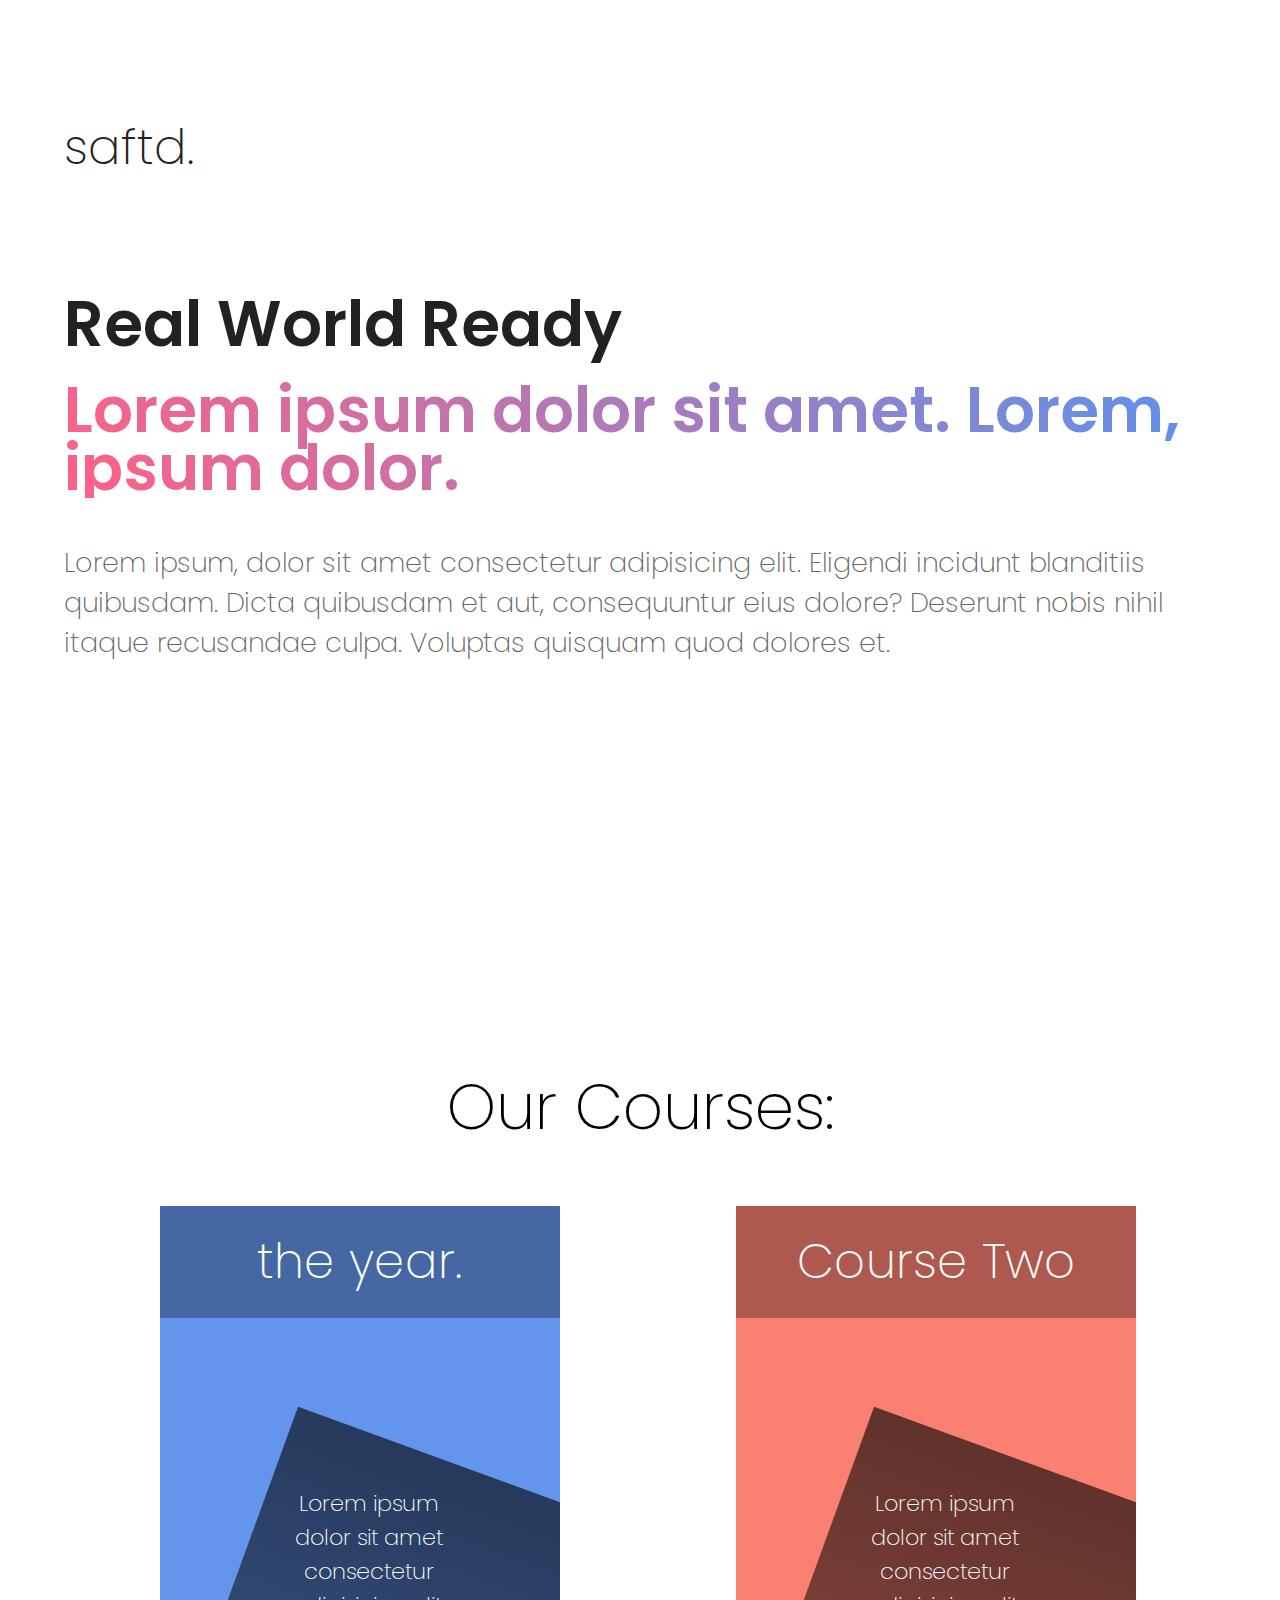
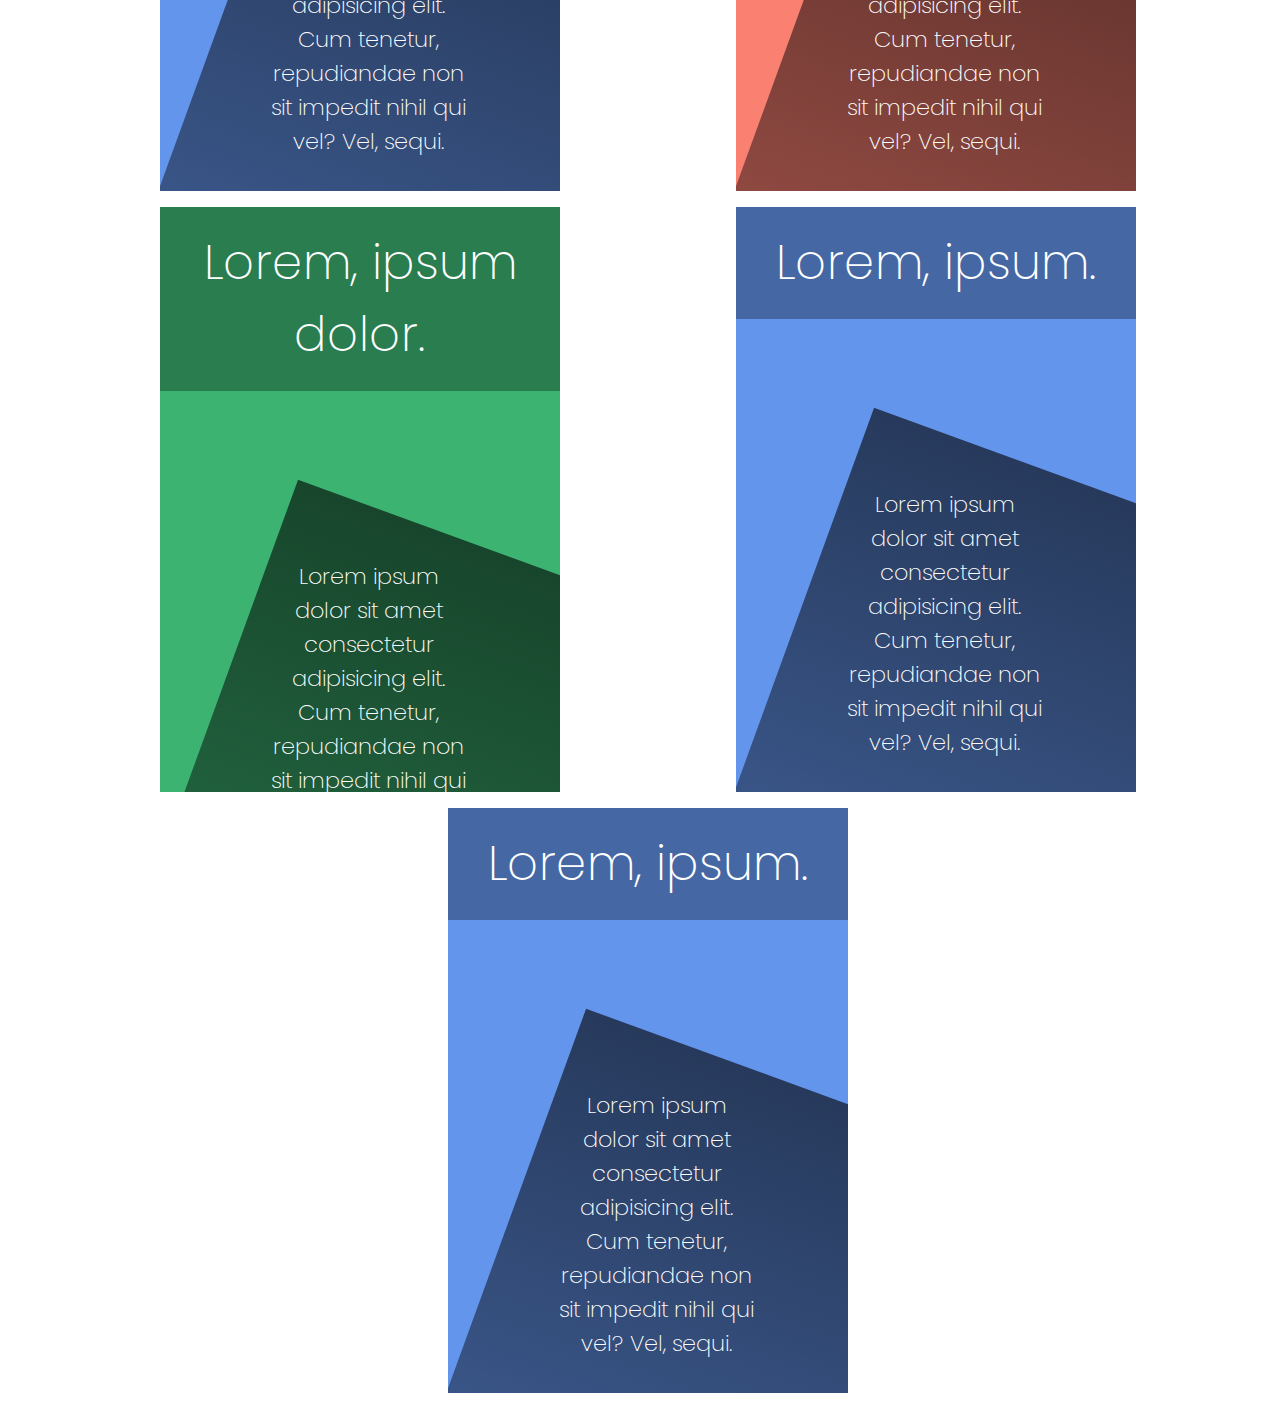
==== index.html @ 84e6bf94 "init commit" ====
<!DOCTYPE html>
<html lang="en">

<head>
    <meta charset="UTF-8">
    <meta name="viewport" content="width=device-width, initial-scale=1.0">
    <meta http-equiv="X-UA-Compatible" content="ie=edge">
    <title>Document</title>
    <link rel="stylesheet" href="styles.css">
    <link href="https://fonts.googleapis.com/css?family=Poppins:100,200,400&display=swap" rel="stylesheet">

</head>

<body>
    <div class="showcase">
        <h3 class="header">saftd.</h3>
        <h1 class="slogan">Real World Ready</h1>
        <h1 class="sub-slogan">Lorem ipsum dolor sit amet. Lorem, ipsum dolor.</h1>
        <p class="introduction-text">Lorem ipsum, dolor sit amet consectetur adipisicing elit. Eligendi incidunt
            blanditiis quibusdam. Dicta quibusdam et aut, consequuntur eius dolore? Deserunt nobis nihil itaque
            recusandae culpa. Voluptas quisquam quod dolores et.
        </p>
    </div>

    <h2 class="courses-header">Our Courses:</h2>
    <div class="course-overview">
        <div class="course course-one">
            <div class="course-header">
                <h2>the year.</h2>
            </div>
            <div class="course-footer">
                <p>Lorem ipsum dolor sit amet consectetur adipisicing elit. Cum tenetur, repudiandae non sit impedit
                    nihil qui vel? Vel, sequi.</p>
            </div>
        </div>
        <div class="course course-two">
            <div class="course-header">
                <h2>Course Two</h2>
            </div>
            <div class="course-footer">
                <p>Lorem ipsum dolor sit amet consectetur adipisicing elit. Cum tenetur, repudiandae non sit impedit
                    nihil qui vel? Vel, sequi.</p>
            </div>
        </div>
        <div class="course course-three">
            <div class="course-header">
                <h2>Lorem, ipsum dolor.</h2>
            </div>
            <div class="course-footer">
                <p>Lorem ipsum dolor sit amet consectetur adipisicing elit. Cum tenetur, repudiandae non sit impedit
                    nihil qui vel? Vel, sequi.</p>
            </div>
        </div>
        <div class="course course-four">
            <div class="course-header">
                <h2>Lorem, ipsum.</h2>
            </div>
            <div class="course-footer">
                <p>Lorem ipsum dolor sit amet consectetur adipisicing elit. Cum tenetur, repudiandae non sit impedit
                    nihil qui vel? Vel, sequi.</p>
            </div>
        </div>
        <div class="course course-five">
            <div class="course-header">
                <h2>Lorem, ipsum.</h2>
            </div>
            <div class="course-footer">
                <p>Lorem ipsum dolor sit amet consectetur adipisicing elit. Cum tenetur, repudiandae non sit impedit
                    nihil qui vel? Vel, sequi.</p>
            </div>
        </div>
    </div>

</body>

</html>
---- styles.css ----
/* html {
    height: 100%;
} */

body {
    margin: 0;
    padding: 0;
    box-sizing: border-box;
    font-family: 'Poppins', sans-serif;
    width: 100vw;
    scroll-snap-type: y mandatory;
    scroll-behavior: smooth;
}

.showcase {
    display: flex;
    flex-direction: column;
    align-items: start;
    height: 100vh;
    width: auto;
    padding: 5%;
    background-attachment: fixed;
    scroll-snap-align: start;
    z-index: 6;
    max-width: 1300px;
    margin-bottom: 2rem;
}

.header {
    font-weight: 200;
    color: #222;
}

.showcase h1 {
    margin: 0;
    font-weight: 600;
    font-size: 7vh;
    line-height: 6.5vh;
}

.sub-slogan {
    background: -webkit-linear-gradient(30deg, #ff6186, #5a93ee);
    -webkit-background-clip: text;
    -webkit-text-fill-color: transparent;
}

.sub-slogan:hover {
    background-image: url("https://media.giphy.com/media/Hd3GXtH7xs1CU/giphy.gif");
    background-size: cover;
    -webkit-background-clip: text;
    -webkit-user-select: none;
    -moz-user-select: none;
    -ms-user-select: none;
    user-select: none;
    color: #00000047;
}

.showcase p {
    padding-top: 2vh;
    color: #666;
    font-size: 3vh;
    font-weight: 200;
}

.slogan {
    color: #222;
    padding-top: 7vh;
    padding-bottom: 3vh;
}

.course {
    display: flex;
    flex-direction: column;
    margin: 0;
    padding: 0;
    height: 100vh;
    background-attachment: fixed;
    scroll-snap-align: start;
    overflow: hidden;
    background-color: cornflowerblue;
}

.course p {
    width: auto;
    text-align: center;
    font-size: 1.4rem;
    color: rgb(255, 255, 255);
    font-weight: 200;
    transform: rotate(-20deg);
}

.course-footer {
    margin-top: 15vh;
    padding-left: 10%;
    padding-top: 5%;
    padding-right: 40%;
    padding-bottom: 100%;
    background: -webkit-linear-gradient( #0000009c, #00000049);
    transform: rotate(20deg);
}

.course-header {
    background-color: rgba(0, 0, 0, 0.303);
    padding-bottom: 5%;
    height: 300px;
    max-height: 350px;
}

.course h2 {
    margin: 0;
    color: #fff;
    padding-top: 5%;
    font-size: 3rem;
    font-weight: 200;
    text-align: center;
}

.course-one {
    background-image: url("https://www.modernamuseet.se/stockholm/wp-content/uploads/sites/3/2019/01/aj_monster_1988_1000x1500-653x980.jpg");
    background-size: cover;
    filter: brightness(-5);
    background-position: bottom;
}

.course-two {
    background-color: salmon;
}

.course-three {
    background-color: mediumseagreen;
}

.courses-header {
    text-align: center;
    /* visibility: hidden; */
    font-weight: 200;
    font-size: 7vh;
    margin-top: 0;


}
.course-four {}

.course-five {}

@media (min-width: 745px) {
    body {
        scroll-snap-type: none;
        scroll-behavior: unset;
    }
    .showcase {
        /* padding-left: 20%; */
    }
    .header {
        font-size: 3rem;
    }

    .courses-header {
        visibility: visible;
        /* font-weight: 600; */
        font-size: 7vh;
    }
    .course-overview {
        display: flex;
        /* height: 100vh; */
        max-width: 1335;
        flex-flow: row wrap;
        padding: 0 5%;
        justify-items: center;
    }
    .course {
        flex: 0 0 25vw;
        min-width: 400px;

        display: flex;
        flex-direction: column;
        margin: 0 0 1rem 1rem;
        padding: 0;
        height: 65vh;
        background-attachment: unset;
        scroll-snap-align: none;
        overflow: hidden;
    }
}

@media (min-width: 1200px) {
    .course-overview {
        justify-content: space-around; 
    }
}
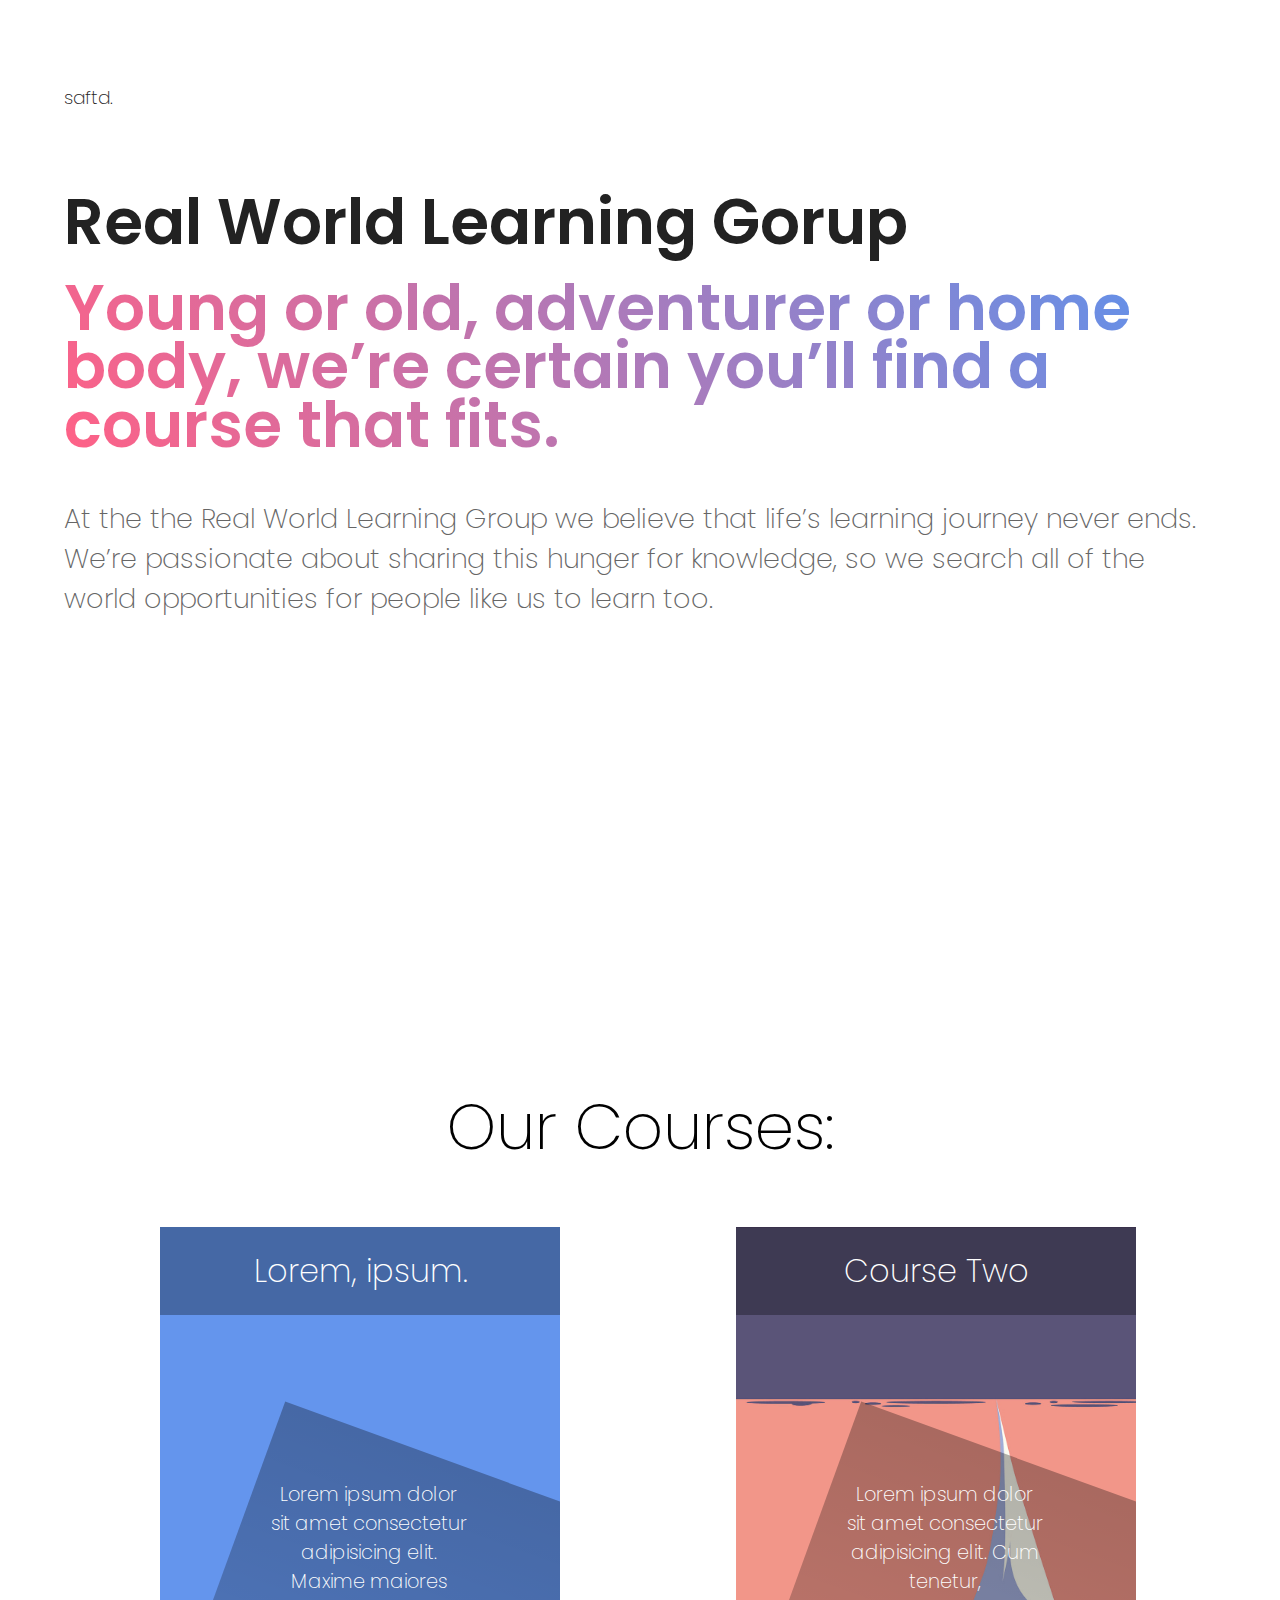
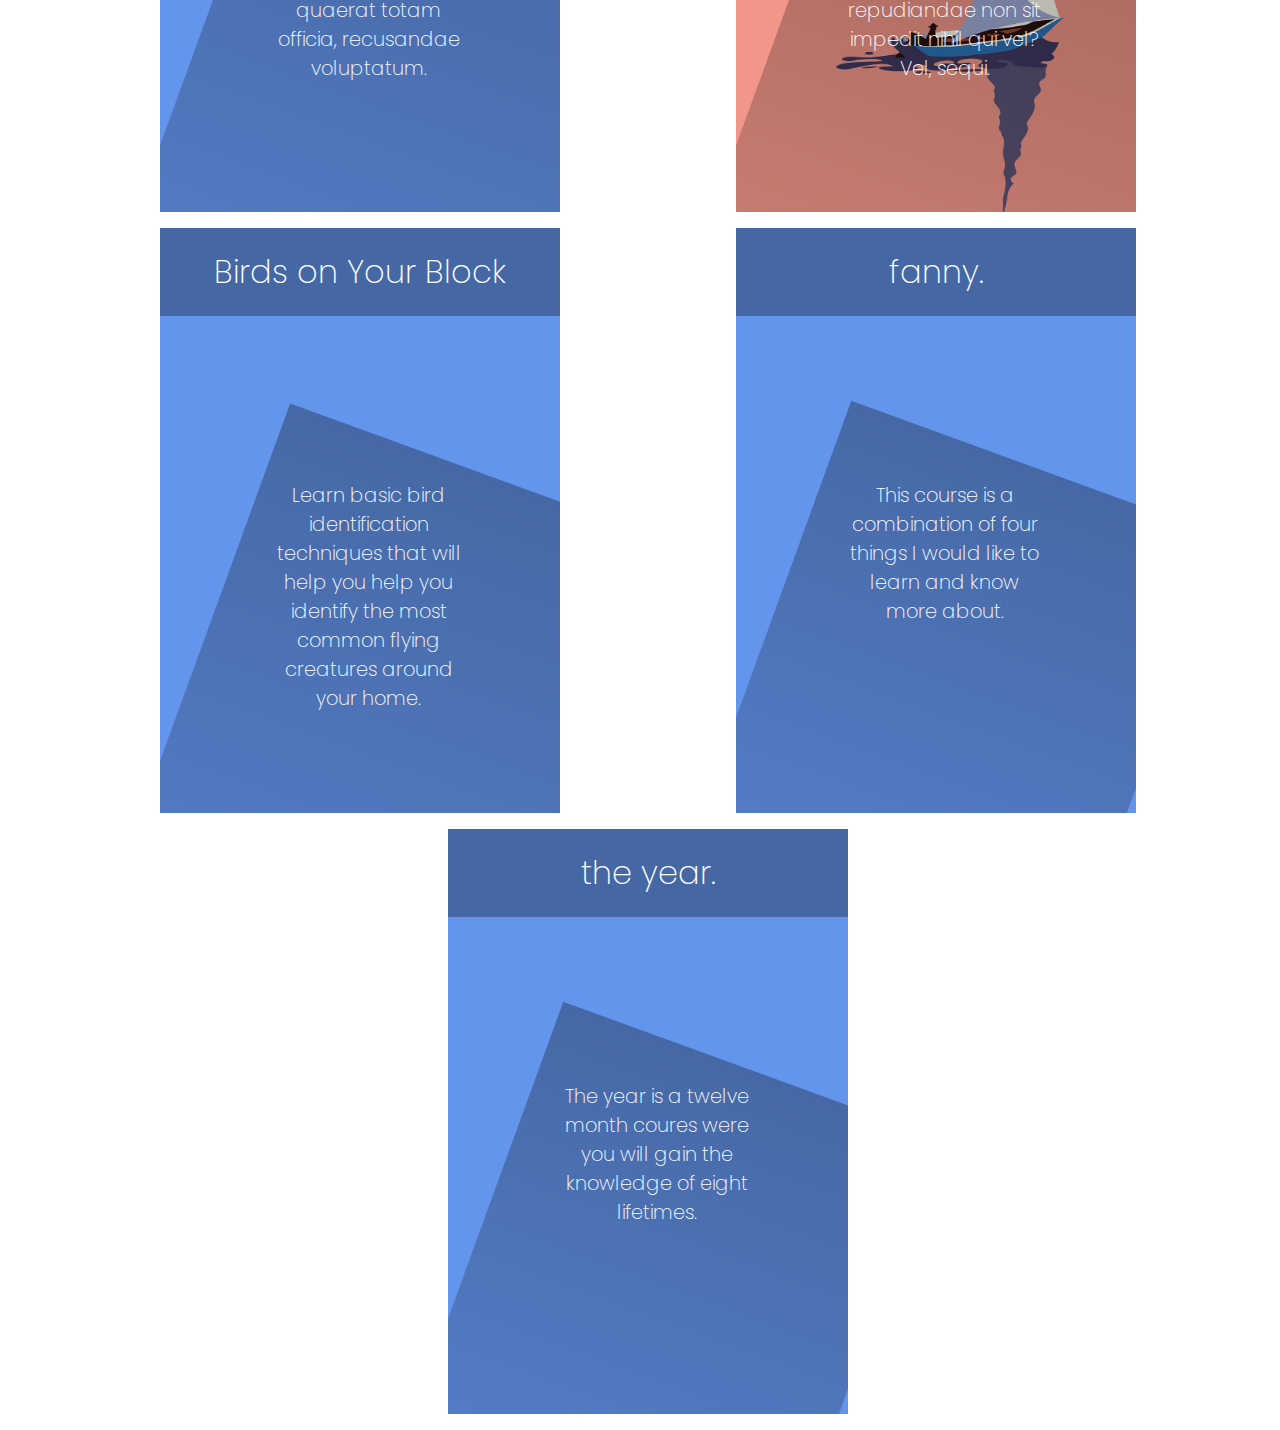
==== commit ff3dad7c: "website done" ====
--- a/index.html
+++ b/index.html
@@ -13,27 +13,26 @@
 
 <body>
     <div class="showcase">
+       
         <h3 class="header">saftd.</h3>
-        <h1 class="slogan">Real World Ready</h1>
-        <h1 class="sub-slogan">Lorem ipsum dolor sit amet. Lorem, ipsum dolor.</h1>
-        <p class="introduction-text">Lorem ipsum, dolor sit amet consectetur adipisicing elit. Eligendi incidunt
-            blanditiis quibusdam. Dicta quibusdam et aut, consequuntur eius dolore? Deserunt nobis nihil itaque
-            recusandae culpa. Voluptas quisquam quod dolores et.
+        <h1 class="slogan">Real World Learning Gorup</h1>
+        <h1 class="sub-slogan">Young or old, adventurer or home body, we’re certain you’ll find a course that fits.</h1>
+        <p class="introduction-text">At the the Real World Learning Group we believe that life’s learning journey never ends. We’re passionate about sharing this hunger for knowledge, so we search all of the world opportunities for people like us to learn too.
         </p>
     </div>
 
     <h2 class="courses-header">Our Courses:</h2>
     <div class="course-overview">
-        <div class="course course-one">
+
+        <a class="course course-one" href="tony/index.html">
             <div class="course-header">
-                <h2>the year.</h2>
+                <h2>Lorem, ipsum.</h2>
             </div>
             <div class="course-footer">
-                <p>Lorem ipsum dolor sit amet consectetur adipisicing elit. Cum tenetur, repudiandae non sit impedit
-                    nihil qui vel? Vel, sequi.</p>
+                <p>Lorem ipsum dolor sit amet consectetur adipisicing elit. Maxime maiores quaerat totam officia, recusandae voluptatum.</p>
             </div>
-        </div>
-        <div class="course course-two">
+        </a>
+        <a href="#" class="course course-two">
             <div class="course-header">
                 <h2>Course Two</h2>
             </div>
@@ -41,34 +40,31 @@
                 <p>Lorem ipsum dolor sit amet consectetur adipisicing elit. Cum tenetur, repudiandae non sit impedit
                     nihil qui vel? Vel, sequi.</p>
             </div>
-        </div>
-        <div class="course course-three">
+        </a>
+        <a href="david/index.html" class="course course-three">
             <div class="course-header">
-                <h2>Lorem, ipsum dolor.</h2>
+                <h2>Birds on Your Block</h2>
             </div>
             <div class="course-footer">
-                <p>Lorem ipsum dolor sit amet consectetur adipisicing elit. Cum tenetur, repudiandae non sit impedit
-                    nihil qui vel? Vel, sequi.</p>
+                <p>Learn basic bird identification techniques that will help you help you identify the most common flying creatures around your home.</p>
             </div>
-        </div>
-        <div class="course course-four">
+        </a>
+        <a href="#" class="course course-four">
             <div class="course-header">
-                <h2>Lorem, ipsum.</h2>
+                <h2>fanny.</h2>
             </div>
             <div class="course-footer">
-                <p>Lorem ipsum dolor sit amet consectetur adipisicing elit. Cum tenetur, repudiandae non sit impedit
-                    nihil qui vel? Vel, sequi.</p>
+                <p>This course is a combination of four things I would like to learn and know more about.</p>
             </div>
-        </div>
-        <div class="course course-five">
+        </a>
+        <a href="sigge/index.html" class="course course-five">
             <div class="course-header">
-                <h2>Lorem, ipsum.</h2>
+                <h2>the year.</h2>
             </div>
             <div class="course-footer">
-                <p>Lorem ipsum dolor sit amet consectetur adipisicing elit. Cum tenetur, repudiandae non sit impedit
-                    nihil qui vel? Vel, sequi.</p>
+                <p>The year is a twelve month coures were you will gain the knowledge of eight lifetimes.</p>
             </div>
-        </div>
+        </a>
     </div>
 
 </body>
--- a/styles.css
+++ b/styles.css
@@ -16,7 +16,7 @@
     display: flex;
     flex-direction: column;
     align-items: start;
-    height: 100vh;
+    min-height: 100vh;
     width: auto;
     padding: 5%;
     background-attachment: fixed;
@@ -52,7 +52,8 @@
     -moz-user-select: none;
     -ms-user-select: none;
     user-select: none;
-    color: #00000047;
+    color: #ffffff14;
+    background-position-y: 30%;
 }
 
 .showcase p {
@@ -83,7 +84,7 @@
 .course p {
     width: auto;
     text-align: center;
-    font-size: 1.4rem;
+  font-size: 5vw;
     color: rgb(255, 255, 255);
     font-weight: 200;
     transform: rotate(-20deg);
@@ -95,7 +96,7 @@
     padding-top: 5%;
     padding-right: 40%;
     padding-bottom: 100%;
-    background: -webkit-linear-gradient( #0000009c, #00000049);
+    background: -webkit-linear-gradient( rgba(0, 0, 0, 0.303), #0000001d);
     transform: rotate(20deg);
 }
 
@@ -116,18 +117,30 @@
 }
 
 .course-one {
-    background-image: url("https://www.modernamuseet.se/stockholm/wp-content/uploads/sites/3/2019/01/aj_monster_1988_1000x1500-653x980.jpg");
-    background-size: cover;
-    filter: brightness(-5);
+
+}
+
+.course-two {
+    background-image: url("august/img/boat.jpg");
+    background-size: cover;
+}
+
+.course-three {
+    background-image: url("https://files.slack.com/files-pri/TMACKGYQH-FNBRYV97H/starling.jpg");
+    background-size: cover;
+    background-position: 70%;
+  
+}
+.course-four {
+    background-image: url("https://files.slack.com/files-pri/TMACKGYQH-FMX7TU45Q/ska__rmavbild_2019-09-12_kl._16.18.41.png");
+    background-size: cover;
+}
+
+.course-five {
+    background-image: url("https://i.pinimg.com/564x/18/b3/05/18b305849c22b211ce52beb7cc569d88.jpg");
+    background-size: cover;
+    /* filter: brightness(-5); */
     background-position: bottom;
-}
-
-.course-two {
-    background-color: salmon;
-}
-
-.course-three {
-    background-color: mediumseagreen;
 }
 
 .courses-header {
@@ -135,9 +148,14 @@
     /* visibility: hidden; */
     font-weight: 200;
     font-size: 7vh;
-    margin-top: 0;
-
-
+
+
+}
+a {
+    margin: 0;
+    padding: 0;
+    text-decoration: none;
+    
 }
 .course-four {}
 
@@ -148,30 +166,31 @@
         scroll-snap-type: none;
         scroll-behavior: unset;
     }
-    .showcase {
-        /* padding-left: 20%; */
-    }
-    .header {
-        font-size: 3rem;
+
+    .course-header h2 {
+        font-size: 2rem;
     }
 
     .courses-header {
         visibility: visible;
-        /* font-weight: 600; */
         font-size: 7vh;
     }
+
     .course-overview {
         display: flex;
-        /* height: 100vh; */
         max-width: 1335;
         flex-flow: row wrap;
         padding: 0 5%;
         justify-items: center;
     }
+
+    .course p  {
+        font-size: calc(0.8rem + 0.3vh + 0.3vw);
+    }
+
     .course {
         flex: 0 0 25vw;
         min-width: 400px;
-
         display: flex;
         flex-direction: column;
         margin: 0 0 1rem 1rem;
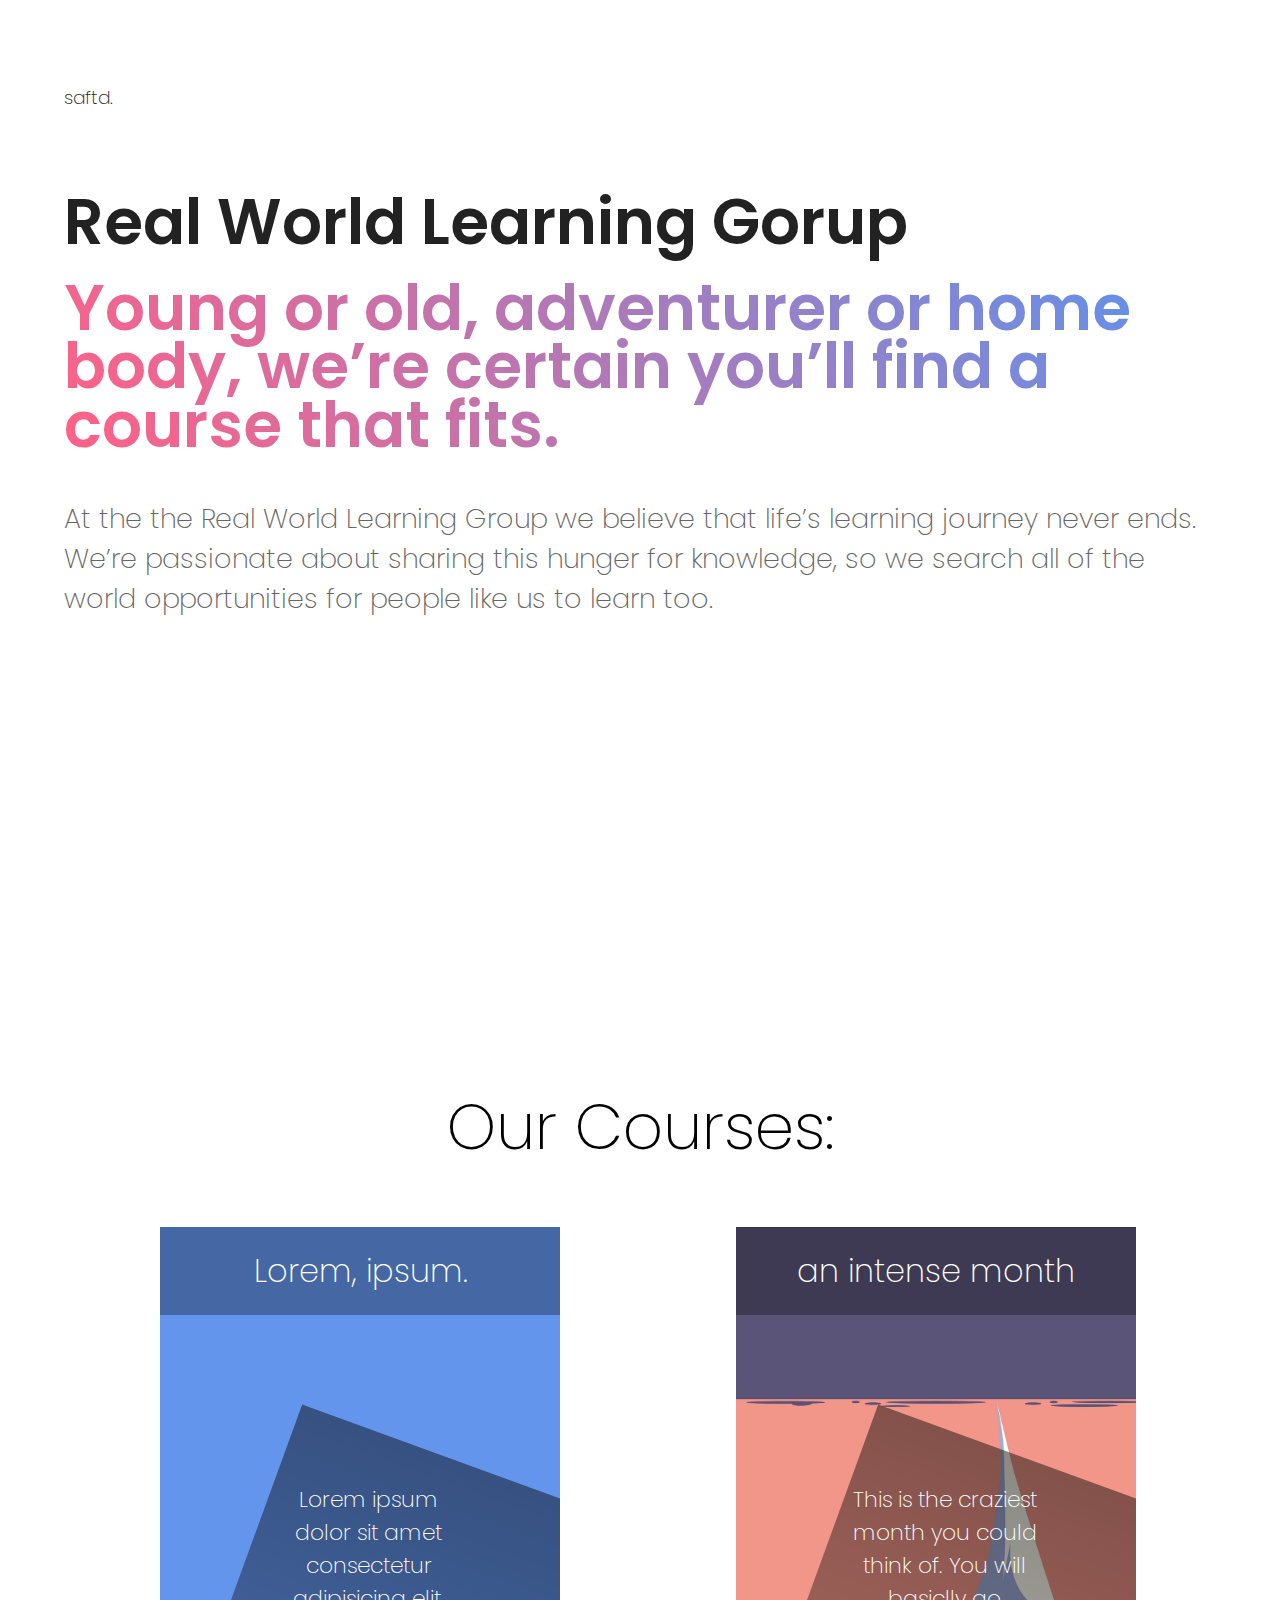
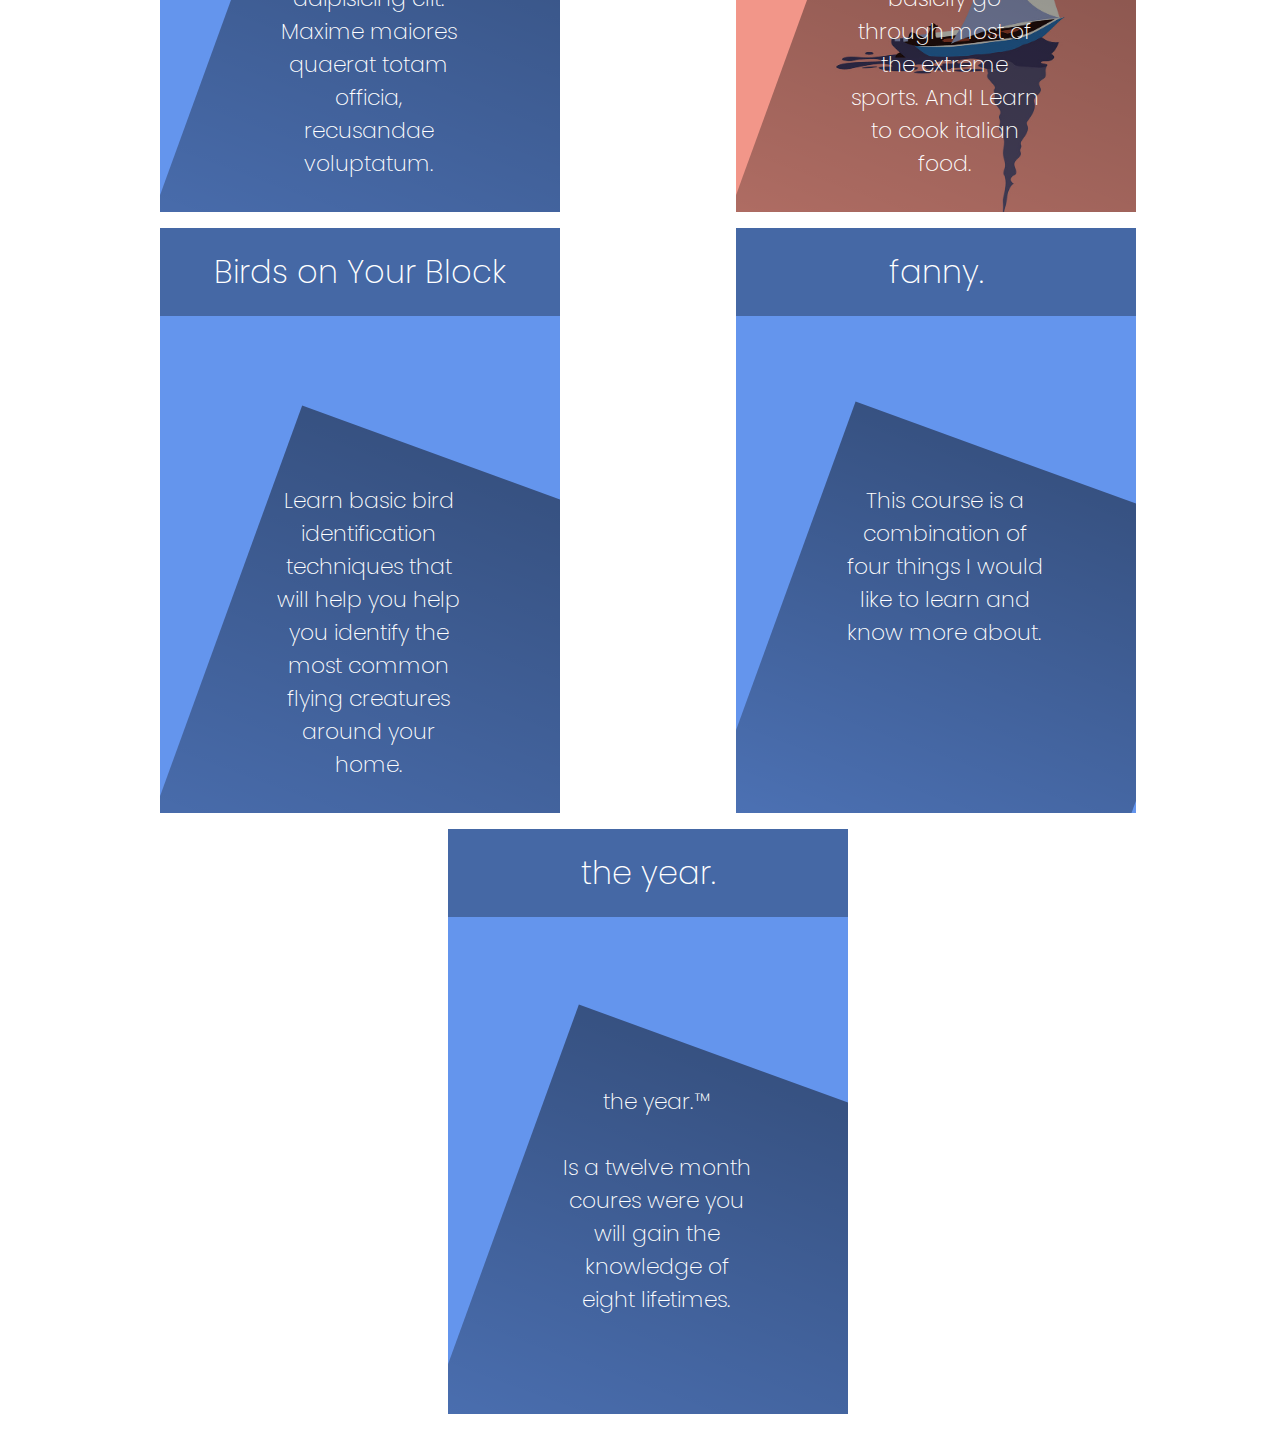
==== commit 73a1edca: "quickfiXes" ====
--- a/index.html
+++ b/index.html
@@ -32,13 +32,12 @@
                 <p>Lorem ipsum dolor sit amet consectetur adipisicing elit. Maxime maiores quaerat totam officia, recusandae voluptatum.</p>
             </div>
         </a>
-        <a href="#" class="course course-two">
+        <a href="august/index.html" class="course course-two">
             <div class="course-header">
-                <h2>Course Two</h2>
+                <h2>an intense month</h2>
             </div>
             <div class="course-footer">
-                <p>Lorem ipsum dolor sit amet consectetur adipisicing elit. Cum tenetur, repudiandae non sit impedit
-                    nihil qui vel? Vel, sequi.</p>
+                <p> This is the craziest month you could think of. You will basiclly go through most of the extreme sports. And! Learn to cook italian food.</p>
             </div>
         </a>
         <a href="david/index.html" class="course course-three">
@@ -49,7 +48,7 @@
                 <p>Learn basic bird identification techniques that will help you help you identify the most common flying creatures around your home.</p>
             </div>
         </a>
-        <a href="#" class="course course-four">
+        <a href="fanny/index.html" class="course course-four">
             <div class="course-header">
                 <h2>fanny.</h2>
             </div>
@@ -62,7 +61,7 @@
                 <h2>the year.</h2>
             </div>
             <div class="course-footer">
-                <p>The year is a twelve month coures were you will gain the knowledge of eight lifetimes.</p>
+                <p>the year.™ <br><br> Is a twelve month coures were you will gain the knowledge of eight lifetimes.</p>
             </div>
         </a>
     </div>
--- a/styles.css
+++ b/styles.css
@@ -96,7 +96,7 @@
     padding-top: 5%;
     padding-right: 40%;
     padding-bottom: 100%;
-    background: -webkit-linear-gradient( rgba(0, 0, 0, 0.303), #0000001d);
+    background: -webkit-linear-gradient( rgba(0, 0, 0, 0.454), #00000025);
     transform: rotate(20deg);
 }
 
@@ -185,7 +185,7 @@
     }
 
     .course p  {
-        font-size: calc(0.8rem + 0.3vh + 0.3vw);
+        font-size: calc(0.8rem + 0.3vh + 0.5vw);
     }
 
     .course {
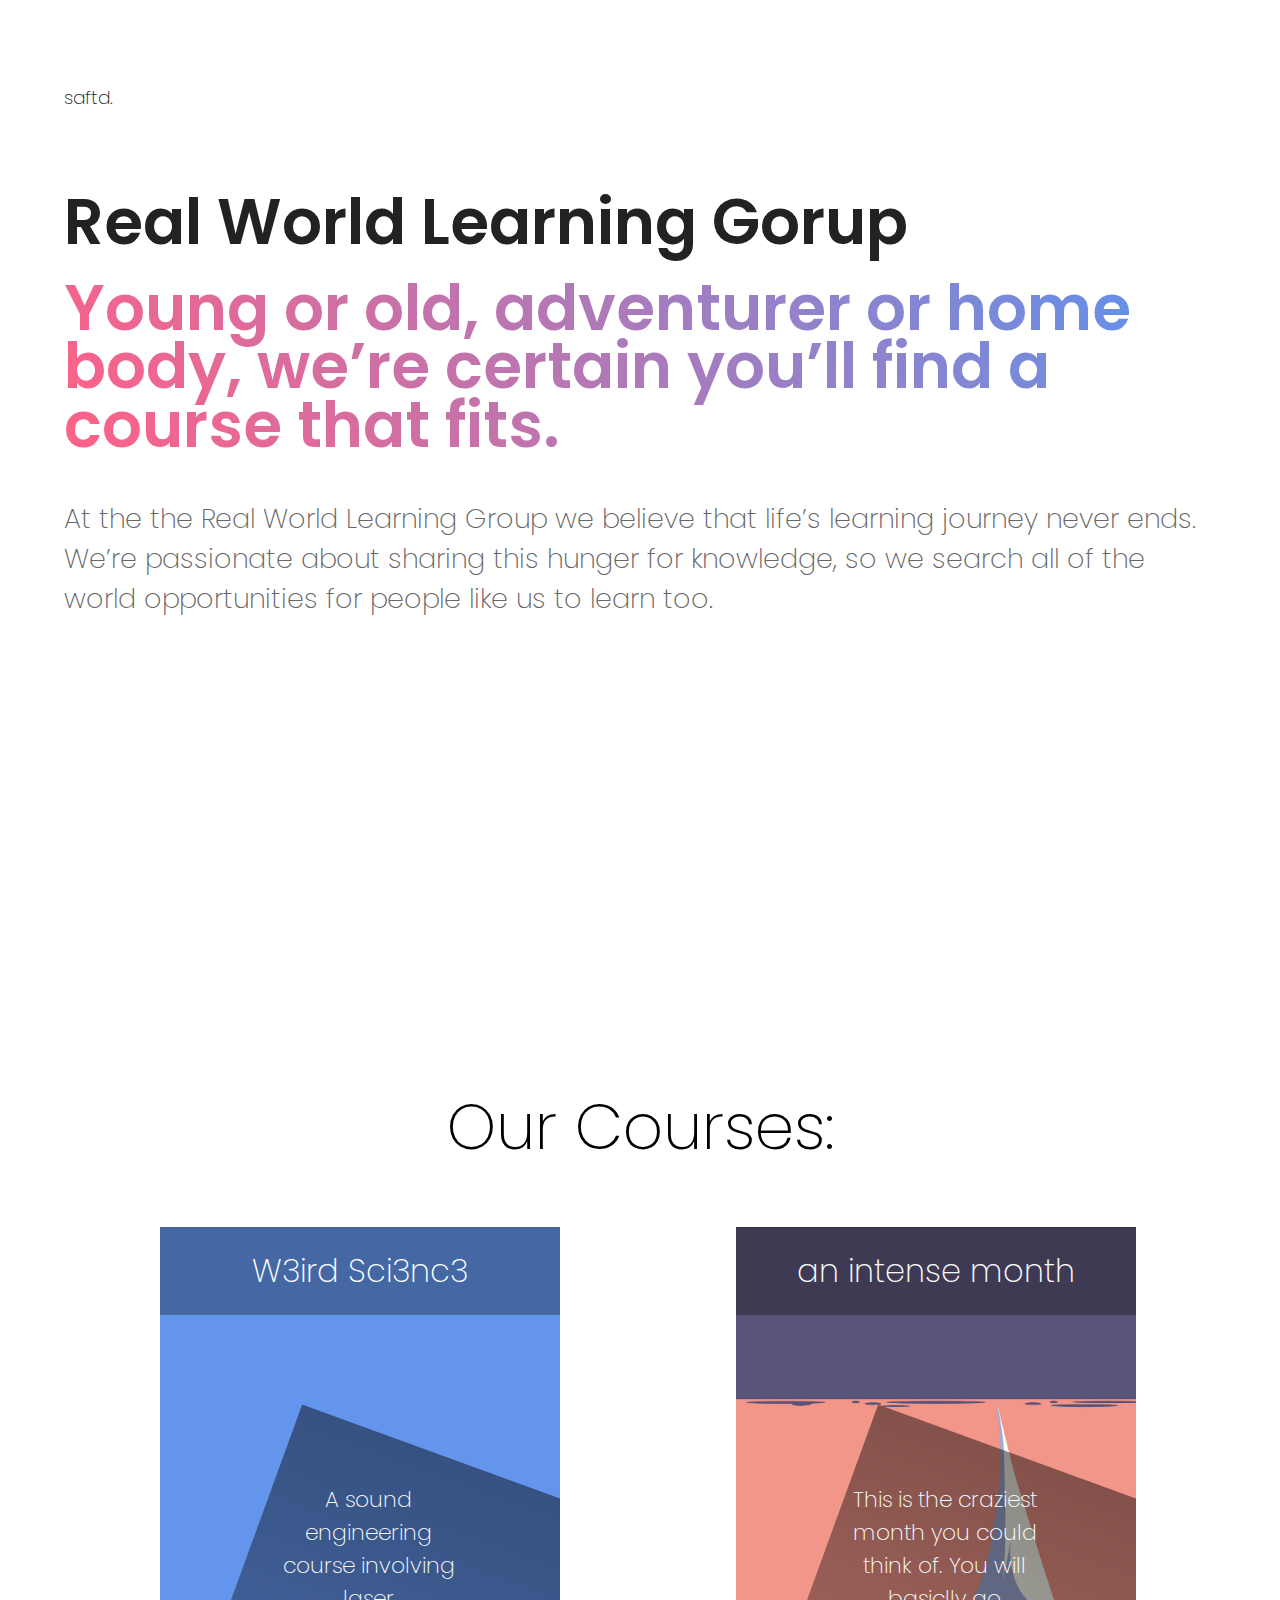
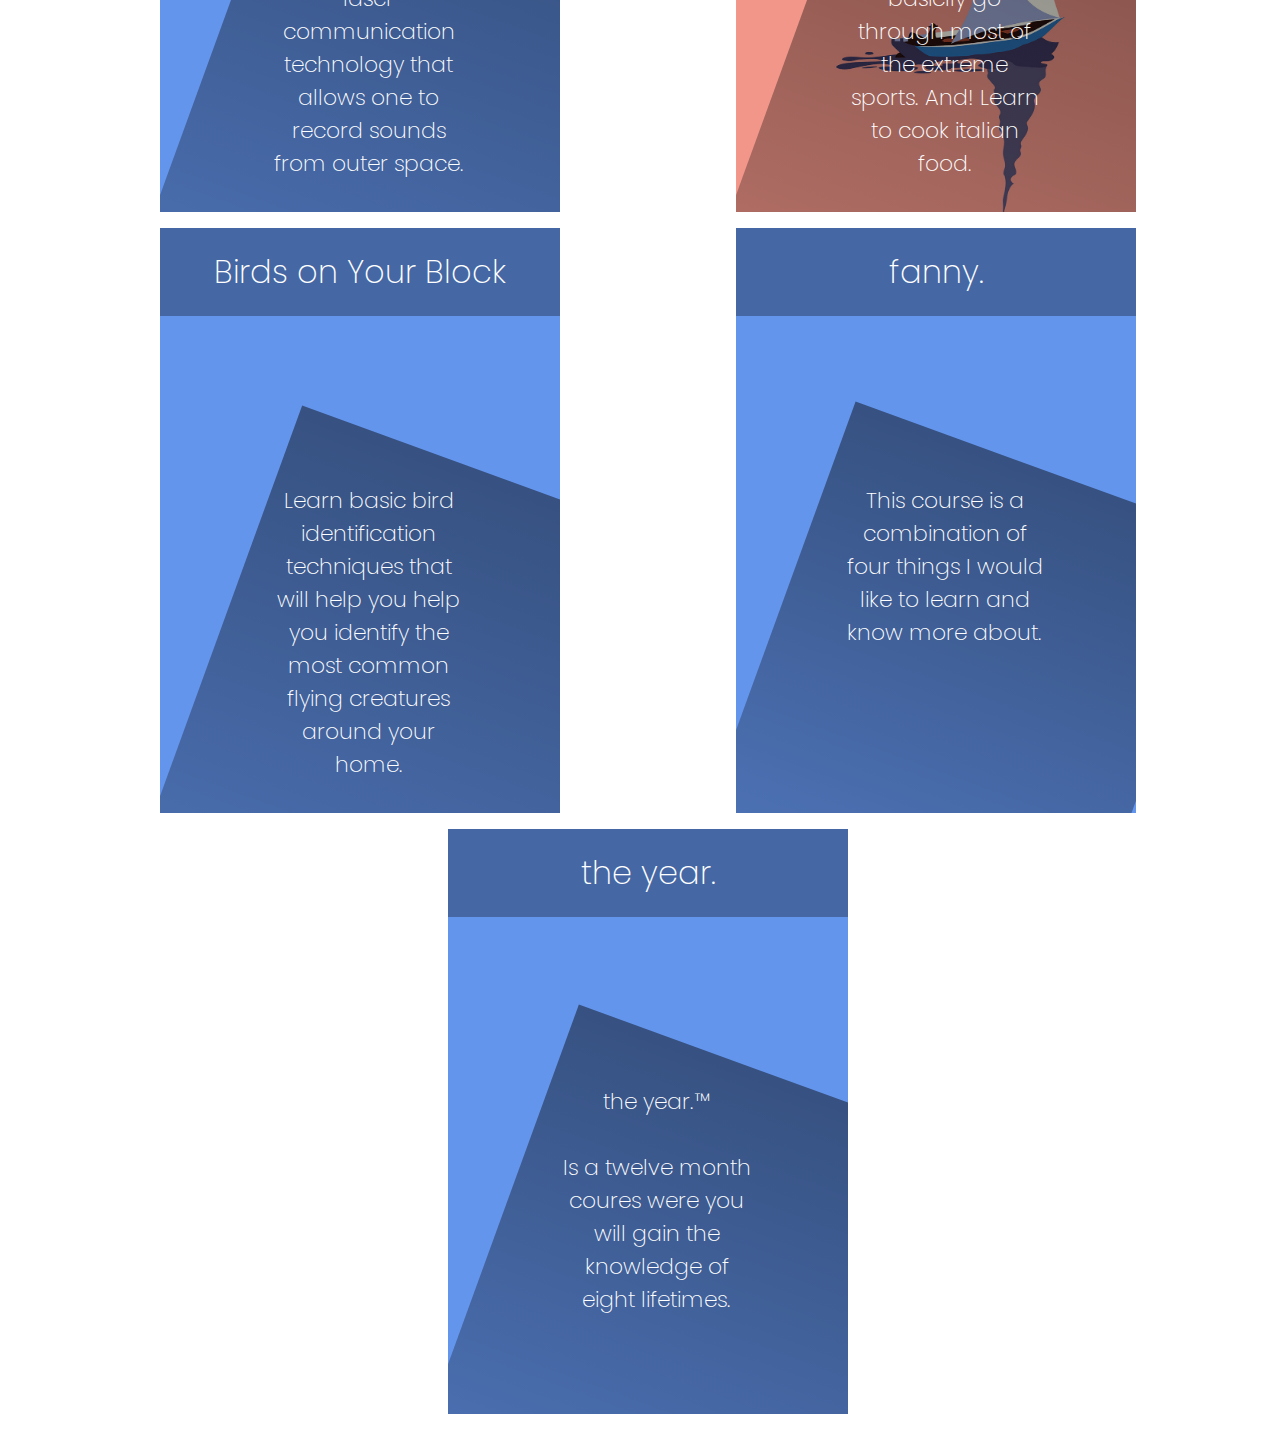
==== commit 45b1620f: "tony card done" ====
--- a/index.html
+++ b/index.html
@@ -5,7 +5,7 @@
     <meta charset="UTF-8">
     <meta name="viewport" content="width=device-width, initial-scale=1.0">
     <meta http-equiv="X-UA-Compatible" content="ie=edge">
-    <title>Document</title>
+    <title>safts.</title>
     <link rel="stylesheet" href="styles.css">
     <link href="https://fonts.googleapis.com/css?family=Poppins:100,200,400&display=swap" rel="stylesheet">
 
@@ -26,10 +26,10 @@
 
         <a class="course course-one" href="tony/index.html">
             <div class="course-header">
-                <h2>Lorem, ipsum.</h2>
+                <h2>W3ird Sci3nc3</h2>
             </div>
             <div class="course-footer">
-                <p>Lorem ipsum dolor sit amet consectetur adipisicing elit. Maxime maiores quaerat totam officia, recusandae voluptatum.</p>
+                <p>A sound engineering course involving laser communication technology that allows one to record sounds from outer space.</p>
             </div>
         </a>
         <a href="august/index.html" class="course course-two">
--- a/styles.css
+++ b/styles.css
@@ -117,6 +117,9 @@
 }
 
 .course-one {
+    background-image: url("https://scontent-arn2-1.xx.fbcdn.net/v/t1.15752-9/s2048x2048/70391948_382262116001079_7319698233251332096_n.jpg?_nc_cat=103&_nc_oc=AQmFa24eLCHuQOA_huNwR5j7MIT6Xz5d5YNYEI5YDzAwN4UkBS9U7oNfDwzm1c2fIjk&_nc_ht=scontent-arn2-1.xx&oh=085a2b135e0d598d301ee50b0beb7263&oe=5DF57190");
+    background-size: cover;
+    background-position: 40%;
 
 }
 
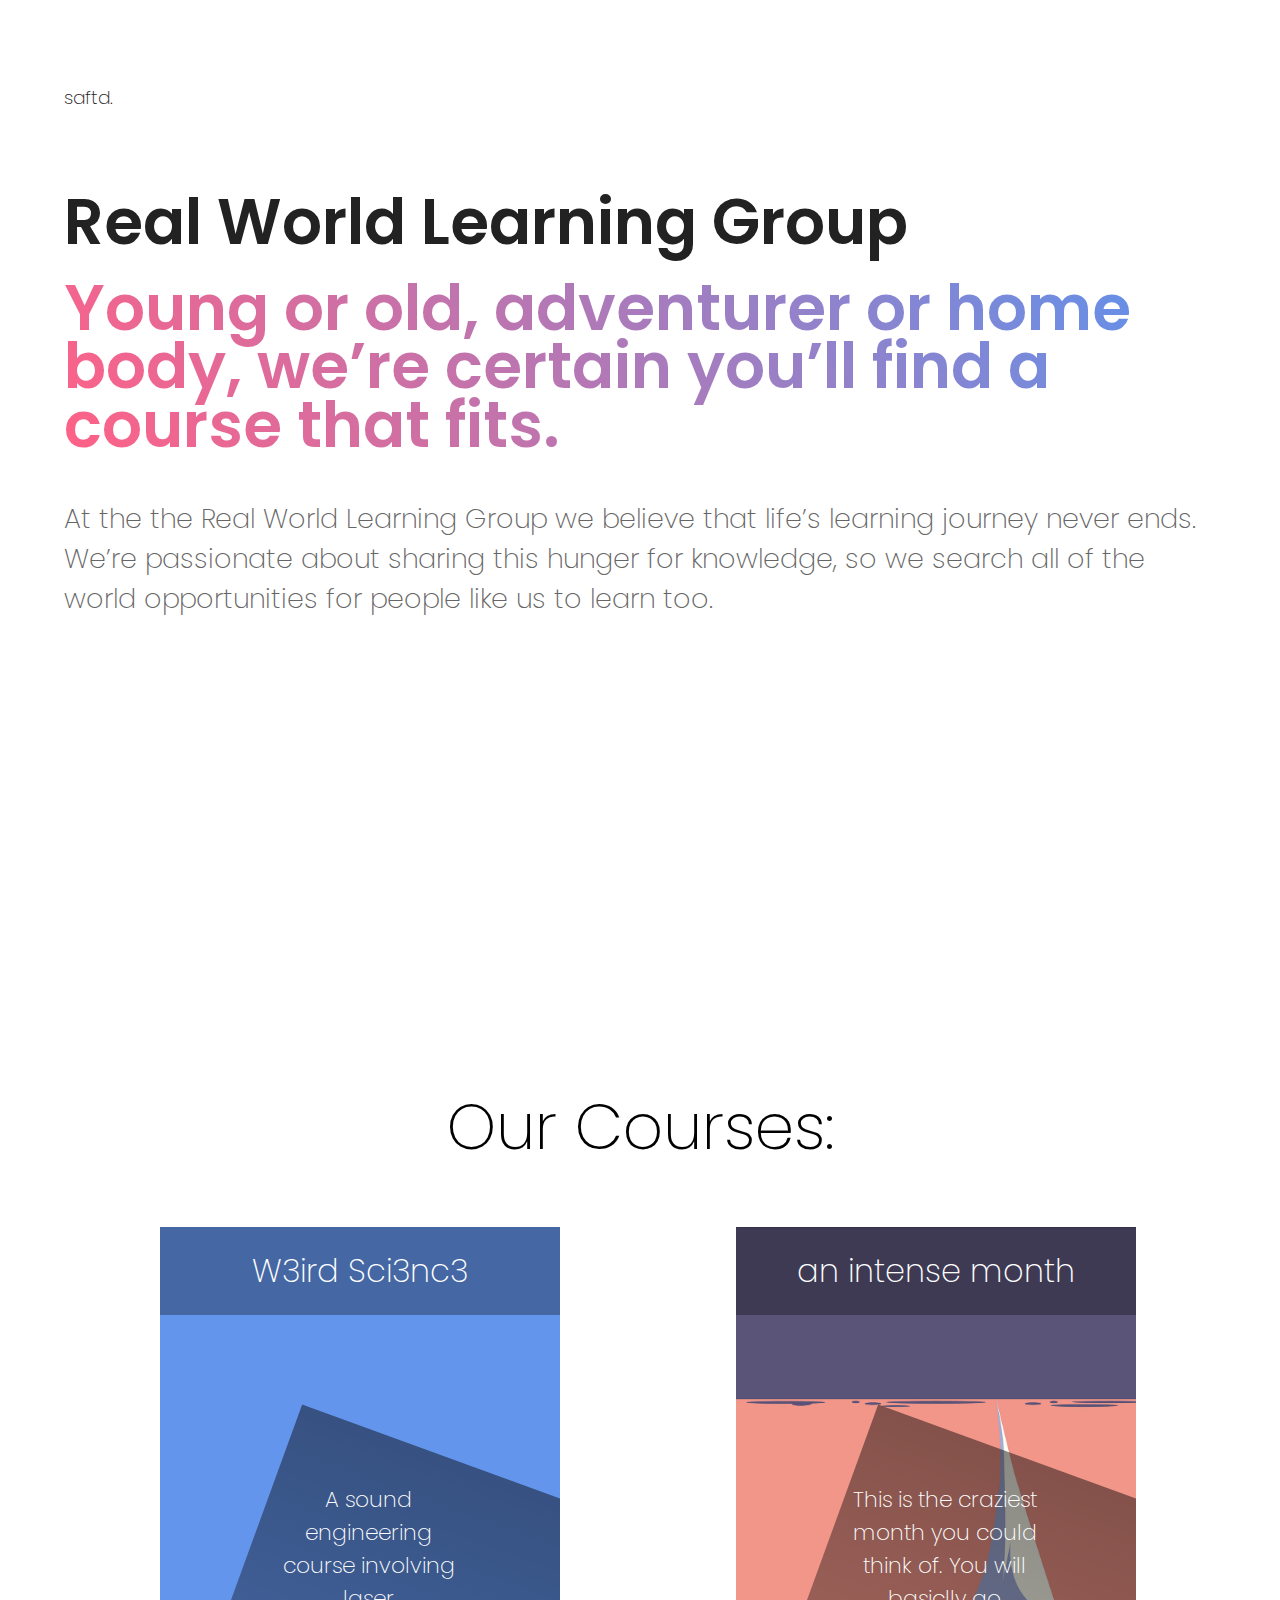
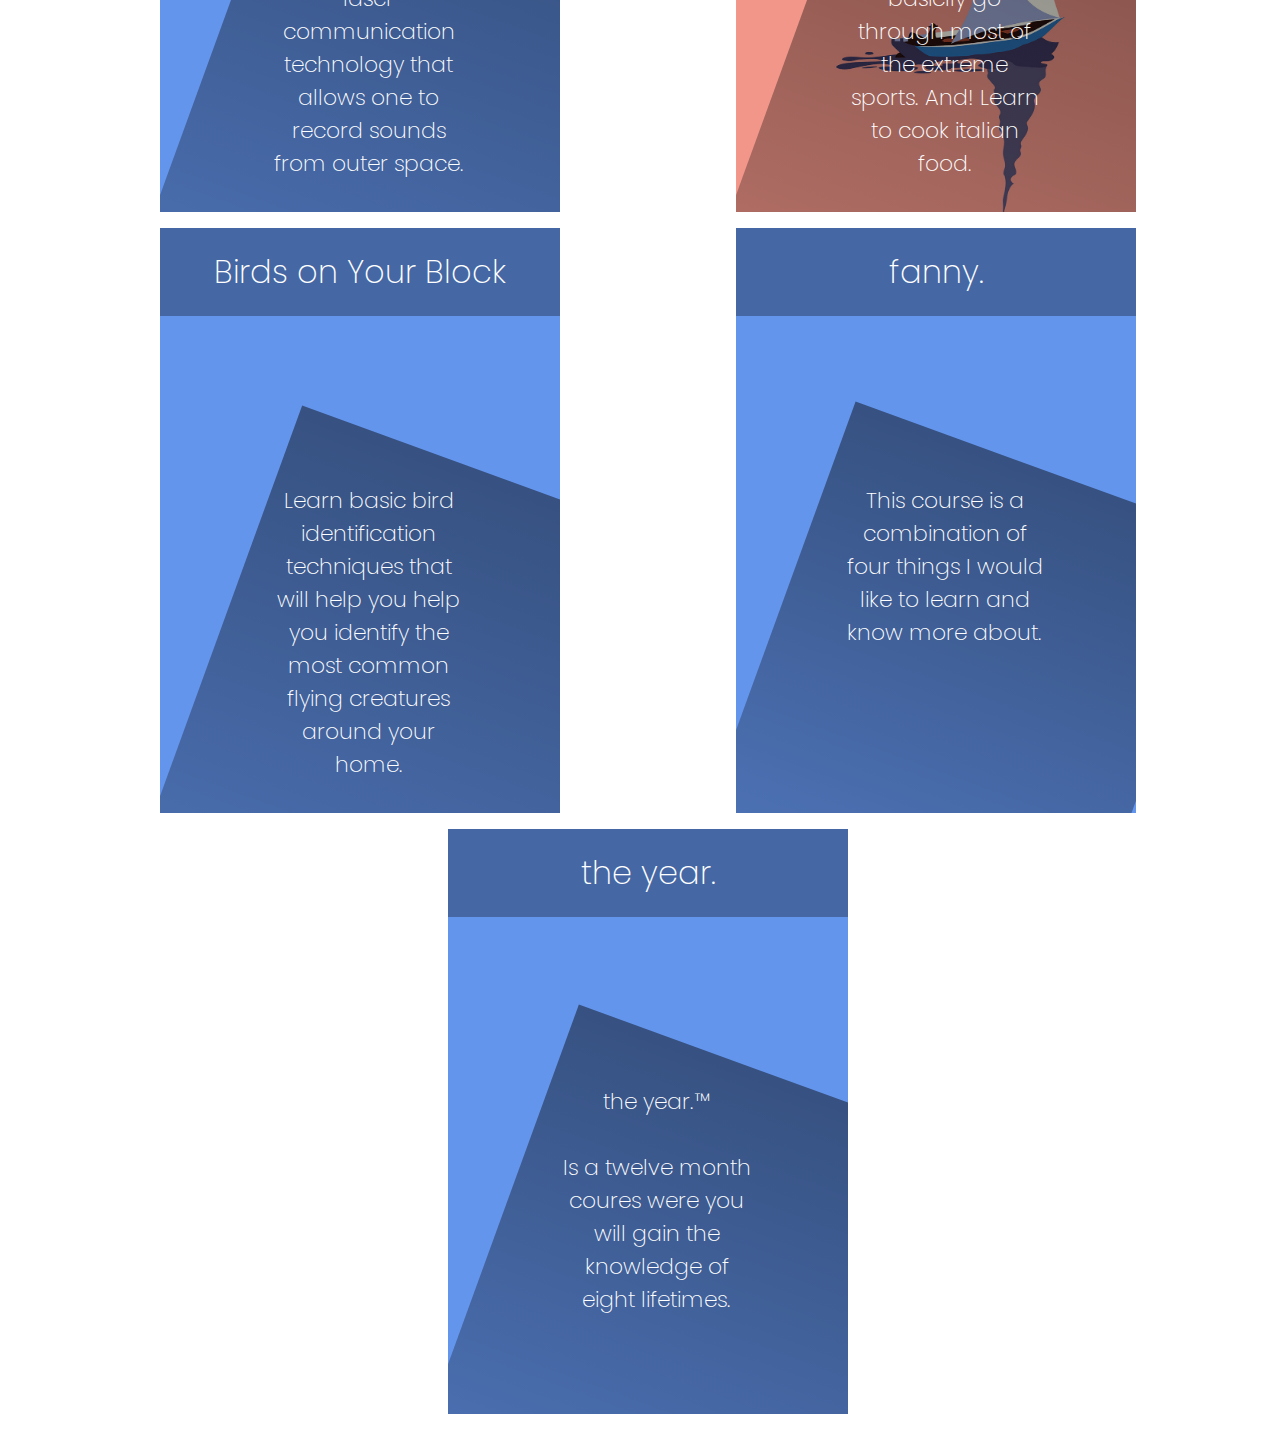
==== commit a6786f9c: "typo" ====
--- a/index.html
+++ b/index.html
@@ -15,7 +15,7 @@
     <div class="showcase">
        
         <h3 class="header">saftd.</h3>
-        <h1 class="slogan">Real World Learning Gorup</h1>
+        <h1 class="slogan">Real World Learning Group</h1>
         <h1 class="sub-slogan">Young or old, adventurer or home body, we’re certain you’ll find a course that fits.</h1>
         <p class="introduction-text">At the the Real World Learning Group we believe that life’s learning journey never ends. We’re passionate about sharing this hunger for knowledge, so we search all of the world opportunities for people like us to learn too.
         </p>
